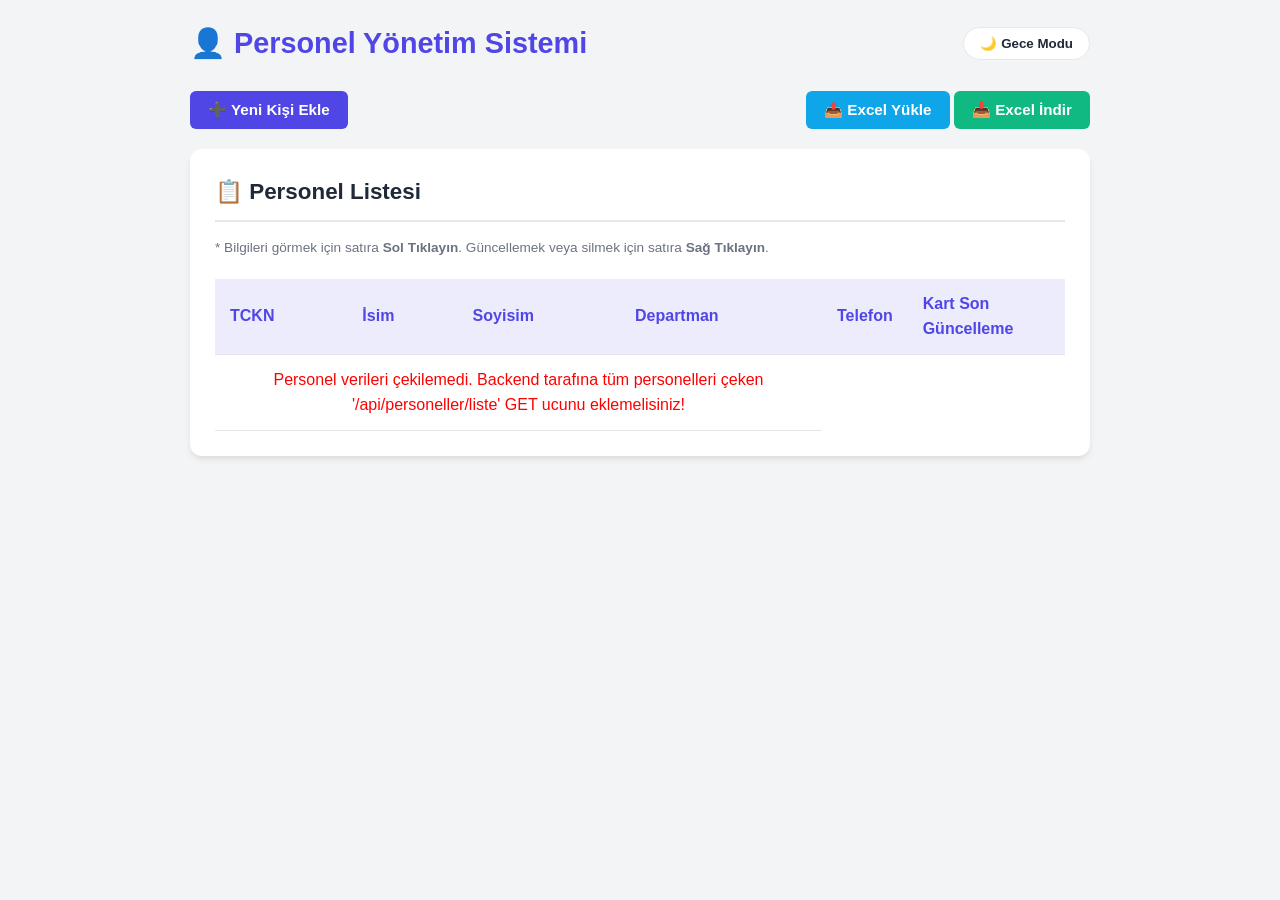
==== src/main/resources/static/index.html @ f72a39c5 "Fatma Nur, GQ2-10, Ana sayfaya departman sütunu eklendi." ====
<!DOCTYPE html>
<html lang="tr">
<head>
    <meta charset="UTF-8">
    <meta name="viewport" content="width=device-width, initial-scale=1.0">
    <title>Personel Yönetim Sistemi</title>
    <link rel="stylesheet" href="style.css">
</head>
<body>

<div class="container">
    <!-- Üst Bar: Başlık ve Gece Modu Butonu -->
    <div class="top-bar">
        <h1>👤 Personel Yönetim Sistemi</h1>
        <button id="themeToggle" class="btn-theme">🌙 Gece Modu</button>
    </div>

    <!-- Durum Bildirimleri için Ortak Alan -->
    <div id="statusMessage" class="message hidden"></div>

    <!-- ========================================== -->
    <!-- 🏠 BÖLÜM 1: ANA SAYFA (PERSONEL TABLOSU)  -->
    <!-- ========================================== -->
    <section id="homePage" class="view-section">
        <!-- Üst Butonlar -->
        <div class="action-bar">
            <div class="left-actions">
                <button id="btnYeniEkle" class="btn btn-primary">➕ Yeni Kişi Ekle</button>
            </div>
            <div class="right-actions">
                <!-- Excel Yükleme Girişi (Gizli input, şık butona bağlı) -->
                <input type="file" id="excelFile" accept=".xlsx" style="display: none;" />
                <button id="btnExcelSec" class="btn btn-info">📤 Excel Yükle</button>
                <button id="btnExcelIndir" class="btn btn-success">📥 Excel İndir</button>
            </div>
        </div>

        <!-- Ana Tablo -->
        <div class="card">
            <h2>📋 Personel Listesi</h2>
            <p class="info-text">* Bilgileri görmek için satıra <strong>Sol Tıklayın</strong>. Güncellemek veya silmek için satıra <strong>Sağ Tıklayın</strong>.</p>
            <div class="table-responsive">
                <table class="main-table">
                    <thead>
                    <tr>
                        <th>TCKN</th>
                        <th>İsim</th>
                        <th>Soyisim</th>
                        <th>Departman</th>
                        <th>Telefon</th>
                        <th>Kart Son Güncelleme</th>

                    </tr>
                    </thead>
                    <tbody id="personelTableBody">
                    <!-- Veriler JS ile buraya dolacak -->
                    <tr>
                        <td colspan="6" style="text-align: center;">Yükleniyor...</td>
                    </tr>
                    </tbody>
                </table>
            </div>
        </div>
    </section>

    <!-- ========================================== -->
    <!-- 🔍 BÖLÜM 2: DETAY SAYFASI                 -->
    <!-- ========================================== -->
    <section id="detailPage" class="view-section hidden">
        <button class="btn btn-secondary btn-back">⬅ Geri Dön</button>

        <div class="card detail-card">
            <h2>👤 Personel Detay Bilgisi</h2>

            <div class="detail-layout">
                <!-- Sol Üst Köşedeki Fotoğraf Alanı -->
                <div class="photo-area">
                    <div class="photo-box">
                        <span class="photo-placeholder">👤<br>Fotoğraf Yok</span>
                    </div>
                </div>

                <!-- Sağdaki Detay Tablosu -->
                <div class="detail-info-table">
                    <table>
                        <tr><th>ID:</th><td id="detay-id">-</td></tr>
                        <tr><th>TCKN:</th><td id="detay-tckn">-</td></tr>
                        <tr><th>Adı:</th><td id="detay-ad">-</td></tr>
                        <tr><th>Soyadı:</th><td id="detay-soyad">-</td></tr>
                        <tr><th>Departman:</th><td id="detay-departman">-</td></tr>
                        <tr><th>Yaş:</th><td id="detay-yas">-</td></tr>
                        <tr><th>Telefon:</th><td id="detay-telefon">-</td></tr>
                        <tr><th>Maaş:</th><td id="detay-maas">-</td></tr>
                        <tr><th>İşe Giriş Tarihi:</th><td id="detay-iseGiris">-</td></tr>
                    </table>
                </div>
            </div>
        </div>
    </section>

    <!-- ========================================== -->
    <!-- ✍️ BÖLÜM 3: GÜNCELLEME SAYFASI             -->
    <!-- ========================================== -->
    <section id="updatePage" class="view-section hidden">
        <button class="btn btn-secondary btn-back">⬅ İptal Et ve Geri Dön</button>

        <div class="card">
            <h2>✏️ Personel Bilgilerini Güncelle</h2>
            <form id="updateForm" class="grid-form">
                <input type="hidden" id="update-id">

                <div class="form-group full-width">
                    <label>TCKN (Güncellenemez):</label>
                    <input type="text" id="update-tckn" readonly class="readonly-input">
                </div>

                <div class="form-group">
                    <label for="update-ad">Adı:</label>
                    <input type="text" id="update-ad" required>
                </div>

                <div class="form-group">
                    <label for="update-soyad">Soyadı:</label>
                    <input type="text" id="update-soyad" required>
                </div>

                <div class="form-group">
                    <label for="update-telefon">Telefon:</label>
                    <input type="text" id="update-telefon">
                </div>

                <div class="form-group">
                    <label for="update-yas">Yaş:</label>
                    <input type="number" id="update-yas" min="18" max="100">
                </div>

                <div class="form-group">
                    <label for="update-maas">Maaş:</label>
                    <input type="number" step="0.01" id="update-maas">
                </div>

                <div class="form-group">
                    <label for="update-iseGiris">İşe Giriş Tarihi:</label>
                    <input type="date" id="update-iseGiris" required>
                </div>

                <div class="form-group full-width">
                    <button type="submit" class="btn btn-block btn-primary">💾 Kaydet ve Güncelle</button>
                </div>
            </form>
        </div>
    </section>

    <!-- ========================================== -->
    <!-- ➕ BÖLÜM 4: YENİ EKLEME SAYFASI            -->
    <!-- ========================================== -->
    <section id="addPage" class="view-section hidden">
        <button class="btn btn-secondary btn-back">⬅ Vazgeç ve Geri Dön</button>

        <div class="card">
            <h2>✨ Yeni Personel Ekle</h2>
            <form id="personelForm" class="grid-form">
                <div class="form-group">
                    <label for="tckn">TCKN (11 Hane):</label>
                    <input type="text" id="tckn" required maxlength="11" minlength="11" placeholder="12345678901">
                </div>

                <div class="form-group">
                    <label for="ad">Adı:</label>
                    <input type="text" id="ad" required placeholder="Ahmet">
                </div>

                <div class="form-group">
                    <label for="soyad">Soyadı:</label>
                    <input type="text" id="soyad" required placeholder="Yılmaz">
                </div>

                <div class="form-group">
                    <label for="telefon">Telefon:</label>
                    <input type="text" id="telefon" placeholder="05001234567">
                </div>

                <div class="form-group">
                    <label for="yas">Yaş:</label>
                    <input type="number" id="yas" min="18" max="100" placeholder="30">
                </div>

                <div class="form-group">
                    <label for="maas">Maaş:</label>
                    <input type="number" step="0.01" id="maas" placeholder="45000">
                </div>

                <div class="form-group full-width">
                    <label for="iseGirisTarihi">İşe Giriş Tarihi:</label>
                    <input type="date" id="iseGirisTarihi" required>
                </div>

                <div class="form-group full-width">
                    <button type="submit" class="btn btn-block btn-primary">Kaydet / Yeni Ekle</button>
                </div>
            </form>
        </div>
    </section>
</div>

<!-- 🌐 ÖZEL SAĞ TIK MENÜSÜ (CONTEXT MENU) -->
<div id="customContextMenu" class="context-menu hidden">
    <ul>
        <li id="menuGuncelle">✏️ Güncelle</li>
        <li id="menuSil" class="menu-danger">❌ Sil</li>
    </ul>
</div>

<script src="app.js"></script>
</body>
</html>
---- src/main/resources/static/style.css ----
/* 1. Global Değişkenler ve Temalar */
:root {
    --primary-color: #4f46e5;
    --success-color: #10b981;
    --info-color: #0ea5e9;
    --danger-color: #ef4444;
    --bg-color: #f3f4f6;
    --card-bg: #ffffff;
    --text-color: #1f2937;
    --border-color: #e5e7eb;
    --input-bg: #ffffff;
    --hover-bg: #f9fafb;
    --context-bg: #ffffff;
}

body.dark-mode {
    --bg-color: #0f172a;
    --card-bg: #1e293b;
    --text-color: #f8fafc;
    --border-color: #334155;
    --input-bg: #0f172a;
    --hover-bg: #334155;
    --context-bg: #1e293b;
}

* {
    margin: 0;
    padding: 0;
    box-sizing: border-box;
    font-family: 'Segoe UI', Tahoma, Geneva, Verdana, sans-serif;
}

body {
    background-color: var(--bg-color);
    color: var(--text-color);
    line-height: 1.6;
    padding: 20px;
    transition: background-color 0.3s, color 0.3s;
}

.container {
    max-width: 900px;
    margin: 0 auto;
}

/* 2. Üst Alan (Top Bar) */
.top-bar {
    display: flex;
    justify-content: space-between;
    align-items: center;
    margin-bottom: 25px;
}

.top-bar h1 {
    font-size: 1.8rem;
    color: var(--primary-color);
}

/* 3. Butonlar */
.action-bar {
    display: flex;
    justify-content: space-between;
    margin-bottom: 20px;
    gap: 10px;
}

.btn {
    padding: 10px 18px;
    border: none;
    border-radius: 6px;
    cursor: pointer;
    font-weight: 600;
    font-size: 0.95rem;
    transition: all 0.2s;
    display: inline-flex;
    align-items: center;
    gap: 5px;
}

.btn-primary { background-color: var(--primary-color); color: white; }
.btn-primary:hover { background-color: #4338ca; }

.btn-success { background-color: var(--success-color); color: white; }
.btn-success:hover { background-color: #059669; }

.btn-info { background-color: var(--info-color); color: white; }
.btn-info:hover { background-color: #0284c7; }

.btn-secondary { background-color: #6b7280; color: white; margin-bottom: 15px; }
.btn-secondary:hover { background-color: #4b5563; }

.btn-theme {
    background: var(--card-bg);
    color: var(--text-color);
    border: 1px solid var(--border-color);
    padding: 8px 16px;
    border-radius: 20px;
    cursor: pointer;
    font-weight: 600;
}

.btn-block { width: 100%; justify-content: center; }

/* 4. Kartlar ve Seksiyonlar */
.card {
    background: var(--card-bg);
    border-radius: 12px;
    padding: 25px;
    margin-bottom: 25px;
    box-shadow: 0 4px 6px -1px rgba(0, 0, 0, 0.1);
    transition: background-color 0.3s;
}

.card h2 {
    font-size: 1.4rem;
    margin-bottom: 15px;
    border-bottom: 2px solid var(--border-color);
    padding-bottom: 10px;
}

.view-section {
    transition: opacity 0.3s ease;
}

.hidden {
    display: none !important;
}

/* 5. Tablo Tasarımları (Ana Sayfa) */
.table-responsive {
    overflow-x: auto;
}

.main-table {
    width: 100%;
    border-collapse: collapse;
    margin-top: 10px;
}

.main-table th, .main-table td {
    padding: 12px 15px;
    text-align: left;
    border-bottom: 1px solid var(--border-color);
}

.main-table th {
    background-color: rgba(79, 70, 229, 0.1);
    color: var(--primary-color);
    font-weight: 700;
}

.main-table tbody tr {
    cursor: pointer;
    transition: background-color 0.15s;
}

.main-table tbody tr:hover {
    background-color: var(--hover-bg);
}

/* 6. Detay Sayfası Tasarımı (Fotoğraf Alanı & Bilgi Tablosu) */
.detail-layout {
    display: flex;
    gap: 30px;
    margin-top: 20px;
}

.photo-area {
    flex: 0 0 160px; /* Sabit fotoğraf boyutu */
}

.photo-box {
    width: 160px;
    height: 200px;
    background-color: rgba(107, 114, 128, 0.1);
    border: 3px dashed var(--border-color);
    border-radius: 8px;
    display: flex;
    align-items: center;
    justify-content: center;
    text-align: center;
}

.photo-placeholder {
    font-size: 0.9rem;
    color: #9ca3af;
    font-weight: 600;
}

.detail-info-table {
    flex: 1;
}

.detail-info-table table {
    width: 100%;
    border-collapse: collapse;
}

.detail-info-table th, .detail-info-table td {
    padding: 10px 15px;
    border-bottom: 1px solid var(--border-color);
    text-align: left;
}

.detail-info-table th {
    width: 35%;
    font-weight: 600;
    color: var(--primary-color);
}

/* 7. Form Düzenleri */
.grid-form {
    display: grid;
    grid-template-columns: 1fr 1fr;
    gap: 15px;
}

.form-group {
    display: flex;
    flex-direction: column;
}

.form-group.full-width {
    grid-column: span 2;
}

label {
    font-weight: 600;
    font-size: 0.9rem;
    margin-bottom: 5px;
}

input {
    padding: 10px;
    border: 1px solid var(--border-color);
    border-radius: 6px;
    font-size: 1rem;
    background-color: var(--input-bg);
    color: var(--text-color);
    outline: none;
    transition: all 0.2s;
}

input:focus {
    border-color: var(--primary-color);
}

.readonly-input {
    background-color: rgba(107, 114, 128, 0.1);
    cursor: not-allowed;
}

/* 8. Bildirim Mesajları */
.message {
    padding: 15px;
    border-radius: 6px;
    margin-bottom: 20px;
    font-weight: 500;
    text-align: center;
}

.message.success { background-color: #d1fae5; color: #065f46; }
.message.error { background-color: #fee2e2; color: #991b1b; }

/* 9. Sağ Tık Menüsü (Context Menu) */
.context-menu {
    position: absolute;
    background-color: var(--context-bg);
    border: 1px solid var(--border-color);
    border-radius: 8px;
    box-shadow: 0 10px 15px -3px rgba(0, 0, 0, 0.1);
    z-index: 1000;
    width: 150px;
}

.context-menu ul {
    list-style: none;
    padding: 5px 0;
}

.context-menu li {
    padding: 10px 15px;
    cursor: pointer;
    font-size: 0.9rem;
    font-weight: 600;
    transition: background-color 0.2s;
}

.context-menu li:hover {
    background-color: var(--hover-bg);
}

.context-menu li.menu-danger {
    color: var(--danger-color);
}

.context-menu li.menu-danger:hover {
    background-color: #fee2e2;
}

.info-text {
    font-size: 0.85rem;
    color: #6b7280;
    margin-bottom: 10px;
}
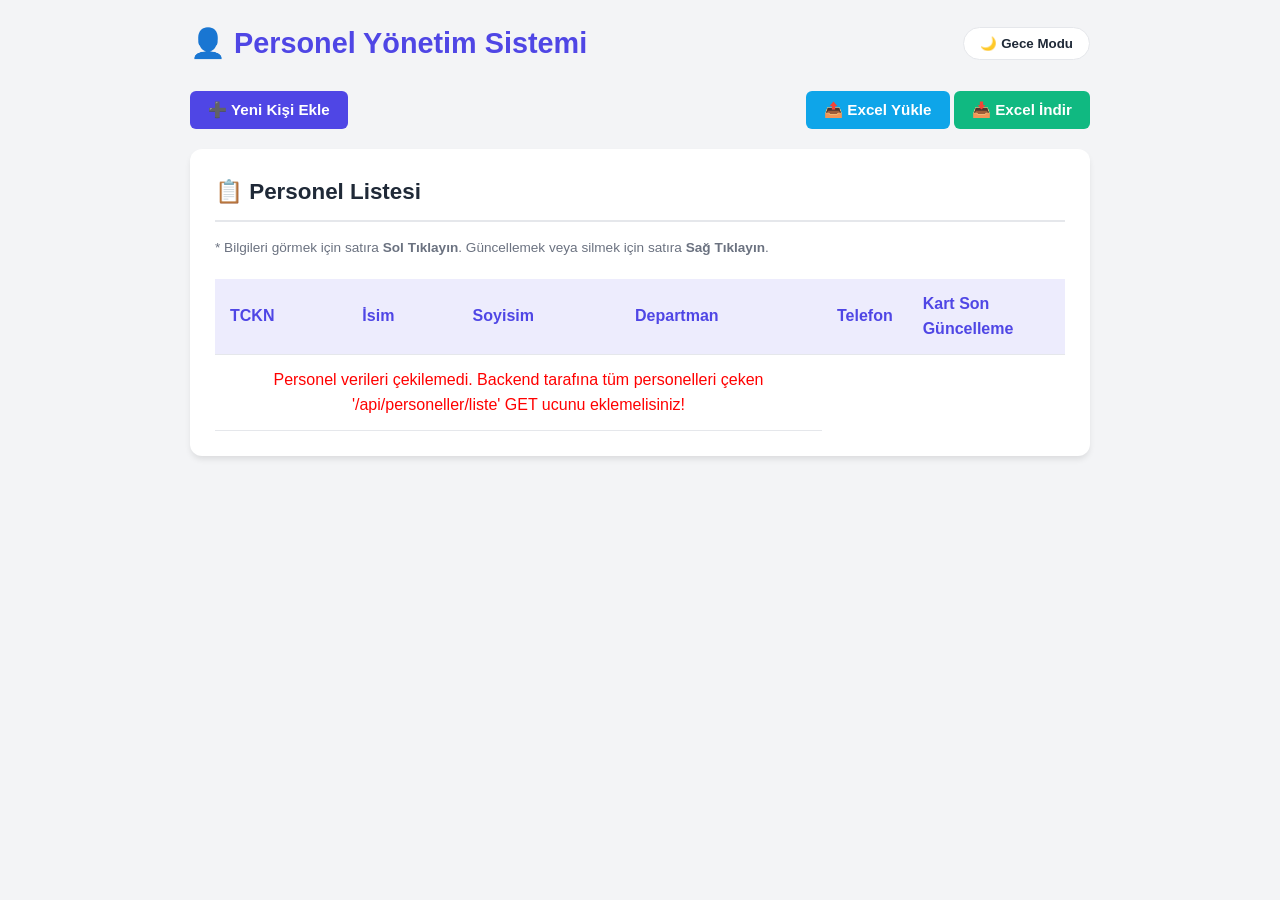
==== commit 39dd8943: "Fatma Nur, GQ2-11, Personel detay, ekleme ve güncelleme formlarına departman seçim alanı eklenecekti" ====
--- a/src/main/resources/static/index.html
+++ b/src/main/resources/static/index.html
@@ -109,7 +109,7 @@
             <form id="updateForm" class="grid-form">
                 <input type="hidden" id="update-id">
 
-                <div class="form-group full-width">
+                <div class="form-group">
                     <label>TCKN (Güncellenemez):</label>
                     <input type="text" id="update-tckn" readonly class="readonly-input">
                 </div>
@@ -129,6 +129,15 @@
                     <input type="text" id="update-telefon">
                 </div>
 
+                <!-- YENİ EKLENEN: GÜNCELLEME İÇİN DEPARTMAN SEÇİMİ -->
+                <div class="form-group full-width">
+                    <label for="update-departman_id">Departman:</label>
+                    <select id="update-departman_id" required style="padding: 10px; border: 1px solid var(--border-color); border-radius: 6px; background-color: var(--input-bg); color: var(--text-color);">
+                        <option value="">-- Departman Yükleniyor --</option>
+                    </select>
+                </div>
+
+
                 <div class="form-group">
                     <label for="update-yas">Yaş:</label>
                     <input type="number" id="update-yas" min="18" max="100">
@@ -139,7 +148,7 @@
                     <input type="number" step="0.01" id="update-maas">
                 </div>
 
-                <div class="form-group">
+                <div class="form-group full-width">
                     <label for="update-iseGiris">İşe Giriş Tarihi:</label>
                     <input type="date" id="update-iseGiris" required>
                 </div>
@@ -179,6 +188,15 @@
                     <label for="telefon">Telefon:</label>
                     <input type="text" id="telefon" placeholder="05001234567">
                 </div>
+
+                <!-- YENİ EKLENEN: EKLEME İÇİN DEPARTMAN SEÇİMİ -->
+                <div class="form-group full-width">
+                    <label for="departman_id">Departman:</label>
+                    <select id="departman_id" required style="padding: 10px; border: 1px solid var(--border-color); border-radius: 6px; background-color: var(--input-bg); color: var(--text-color);">
+                        <option value="">-- Departman Yükleniyor --</option>
+                    </select>
+                </div>
+
 
                 <div class="form-group">
                     <label for="yas">Yaş:</label>
--- a/src/main/resources/static/style.css
+++ b/src/main/resources/static/style.css
@@ -230,7 +230,7 @@
     margin-bottom: 5px;
 }
 
-input {
+input,select{
     padding: 10px;
     border: 1px solid var(--border-color);
     border-radius: 6px;
@@ -239,6 +239,7 @@
     color: var(--text-color);
     outline: none;
     transition: all 0.2s;
+    height: 42px;
 }
 
 input:focus {
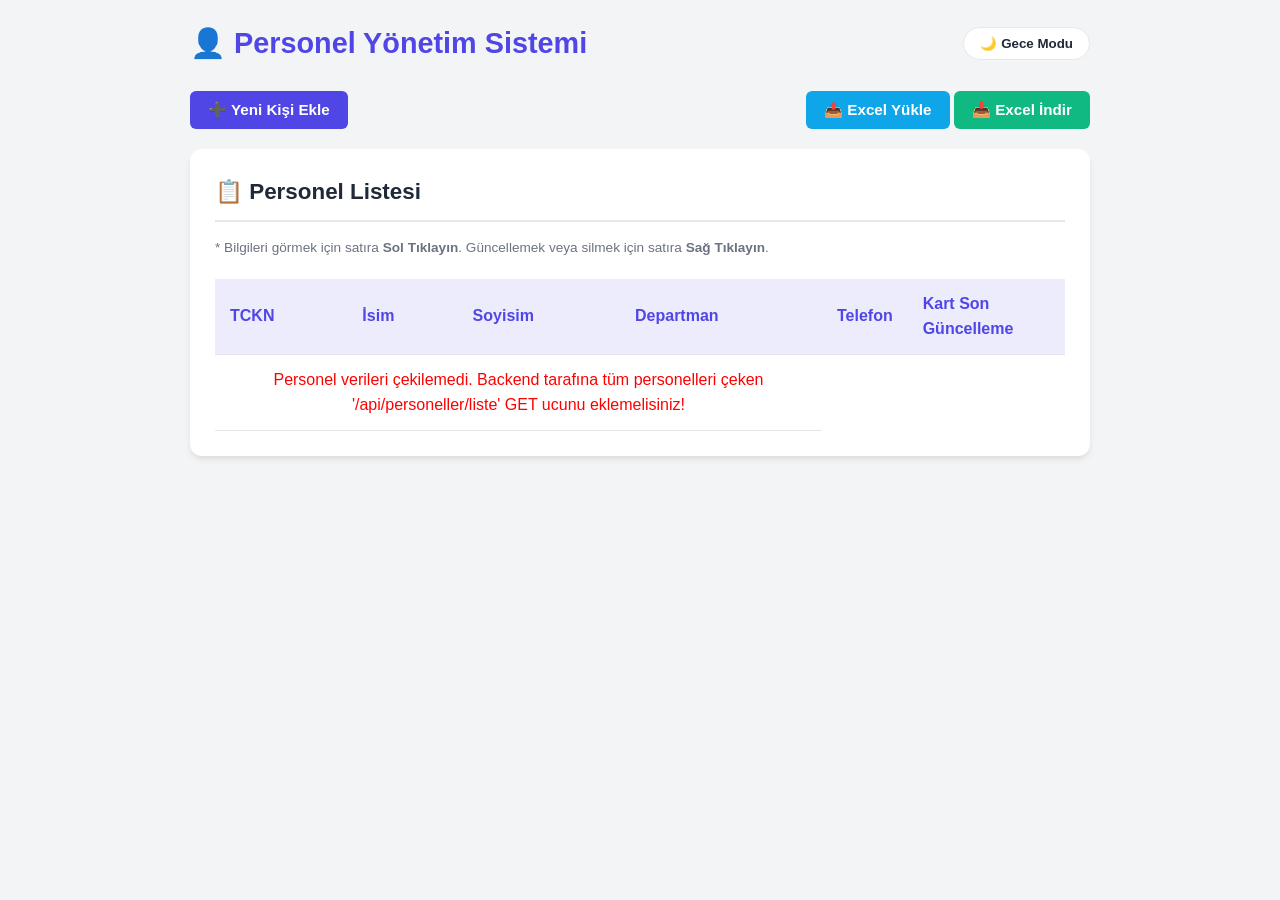
==== commit cf63f6c2: "Fatma Nur, GQ2-12, Ana ekrandaki personel tablo menüsüne izin ekleme özelliği eklendi." ====
--- a/src/main/resources/static/index.html
+++ b/src/main/resources/static/index.html
@@ -221,10 +221,57 @@
     </section>
 </div>
 
+
+<!-- ========================================== -->
+<!-- 🌴 BÖLÜM 5: İZİN EKLEME SAYFASI            -->
+<!-- ========================================== -->
+<section id="leavePage" class="view-section hidden">
+    <button class="btn btn-secondary btn-back">⬅ Vazgeç ve Geri Dön</button>
+
+    <div class="card">
+        <h2>🌴 Personel İzni Ekle (<span id="izin-personel-isim" style="color: var(--primary-color);"></span>)</h2>
+        <form id="leaveForm" class="grid-form">
+
+            <div class="form-group">
+                <label for="izin-baslangic">Başlangıç Tarihi:</label>
+                <input type="date" id="izin-baslangic" required>
+            </div>
+
+            <div class="form-group">
+                <label for="izin-bitis">Bitiş Tarihi:</label>
+                <input type="date" id="izin-bitis" required>
+            </div>
+
+            <div class="form-group full-width">
+                <label for="izin-turu">İzin Türü:</label>
+                <select id="izin-turu" required>
+                    <option value="">-- İzin Türü Seçin --</option>
+                    <option value="Yıllık İzin">Yıllık İzin</option>
+                    <option value="Mazeret İzni">Mazeret İzni</option>
+                    <option value="Hastalık İzni">Hastalık İzni</option>
+                    <option value="Ücretsiz İzin">Ücretsiz İzin</option>
+                </select>
+            </div>
+
+            <div class="form-group full-width">
+                <label for="izin-aciklamasi">Açıklama (İsteğe Bağlı):</label>
+                <input type="text" id="izin-aciklamasi" placeholder="Örn: Yıllık memleket ziyareti...">
+            </div>
+
+            <div class="form-group full-width">
+                <button type="submit" class="btn btn-block btn-primary">💾 İzni Kaydet</button>
+            </div>
+        </form>
+    </div>
+</section>
+
+
+
 <!-- 🌐 ÖZEL SAĞ TIK MENÜSÜ (CONTEXT MENU) -->
 <div id="customContextMenu" class="context-menu hidden">
     <ul>
         <li id="menuGuncelle">✏️ Güncelle</li>
+        <li id="menuIzin">🌴 İzin Ekle</li>
         <li id="menuSil" class="menu-danger">❌ Sil</li>
     </ul>
 </div>
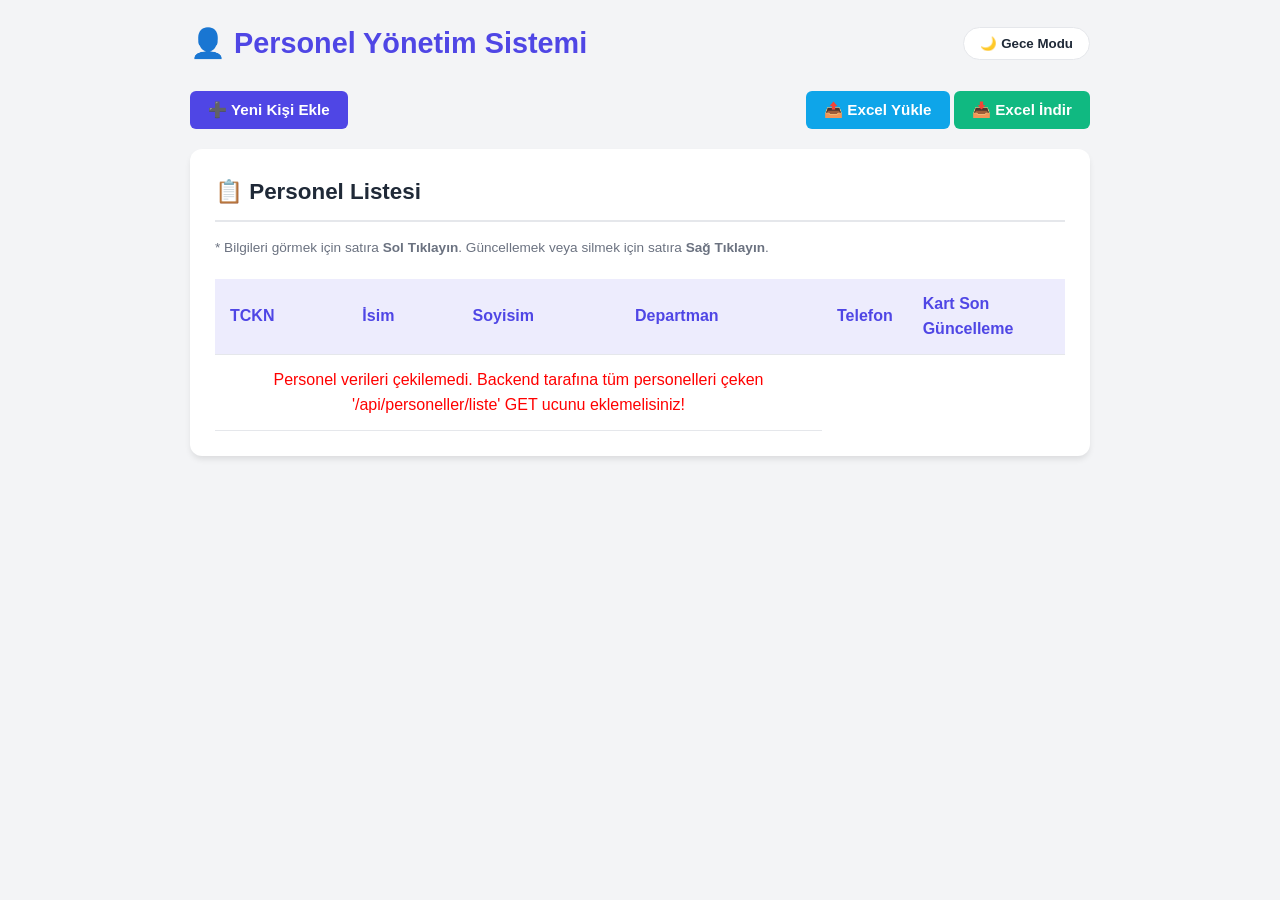
==== commit 6a9a9731: "Fatma Nur, GQ2-12, İzin türü tablosu oluşturuldu ve veriler buradan alınacak şekilde düzenlendi." ====
--- a/src/main/resources/static/index.html
+++ b/src/main/resources/static/index.html
@@ -244,12 +244,8 @@
 
             <div class="form-group full-width">
                 <label for="izin-turu">İzin Türü:</label>
-                <select id="izin-turu" required>
-                    <option value="">-- İzin Türü Seçin --</option>
-                    <option value="Yıllık İzin">Yıllık İzin</option>
-                    <option value="Mazeret İzni">Mazeret İzni</option>
-                    <option value="Hastalık İzni">Hastalık İzni</option>
-                    <option value="Ücretsiz İzin">Ücretsiz İzin</option>
+                <select id="izin-turu" required style="padding: 10px; border: 1px solid var(--border-color); border-radius: 6px; background-color: var(--input-bg); color: var(--text-color); height: 42px;">
+                    <option value="">-- Yükleniyor... --</option>
                 </select>
             </div>
 
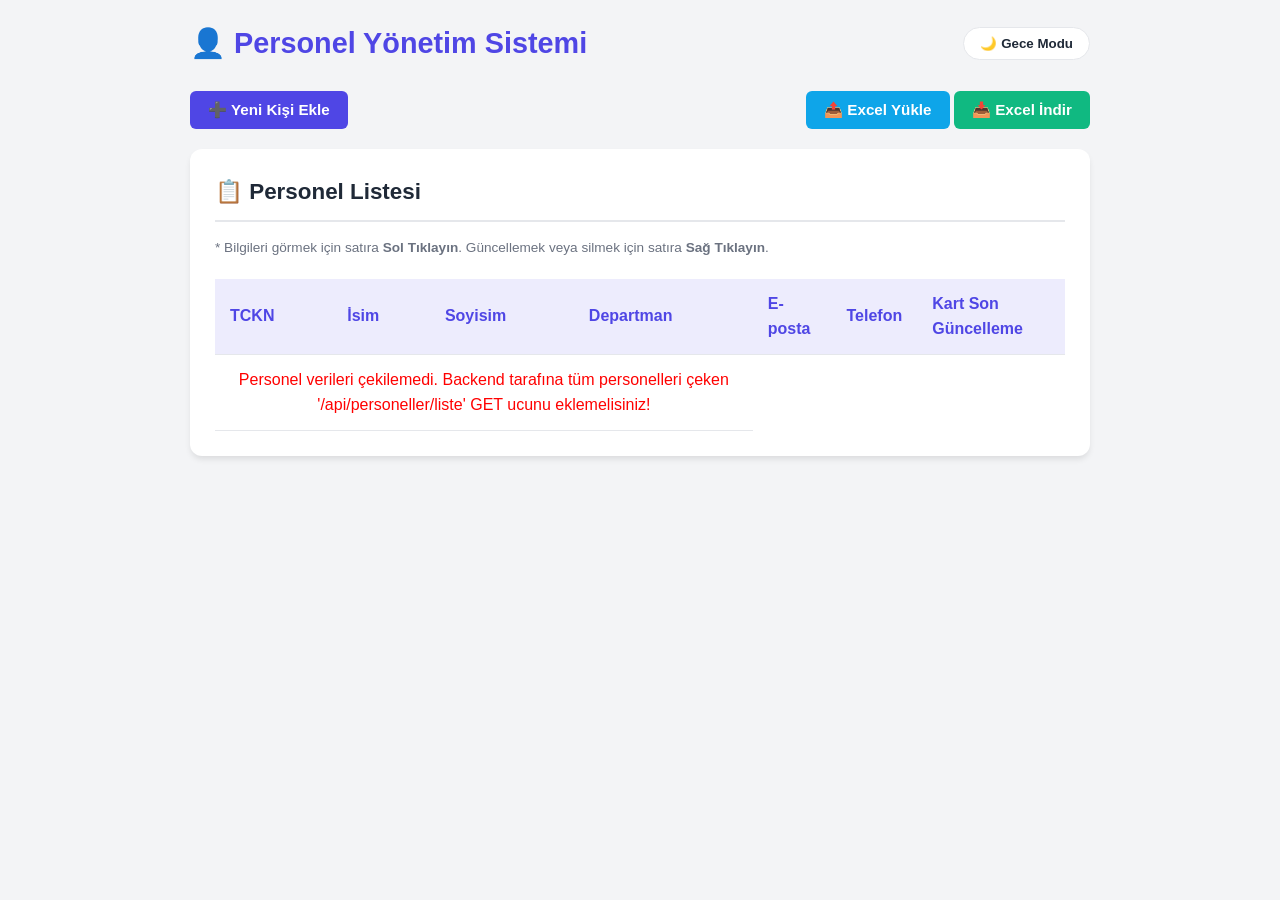
==== commit fe91a856: "Fatma Nur, PE3-17, Mail işlemleri için önyüz güncellendi." ====
--- a/src/main/resources/static/index.html
+++ b/src/main/resources/static/index.html
@@ -47,6 +47,7 @@
                         <th>İsim</th>
                         <th>Soyisim</th>
                         <th>Departman</th>
+                        <th>E-posta</th>
                         <th>Telefon</th>
                         <th>Kart Son Güncelleme</th>
 
@@ -88,6 +89,7 @@
                         <tr><th>Adı:</th><td id="detay-ad">-</td></tr>
                         <tr><th>Soyadı:</th><td id="detay-soyad">-</td></tr>
                         <tr><th>Departman:</th><td id="detay-departman">-</td></tr>
+                        <tr><th>E-posta:</th><td id="detay-email">-</td></tr>
                         <tr><th>Yaş:</th><td id="detay-yas">-</td></tr>
                         <tr><th>Telefon:</th><td id="detay-telefon">-</td></tr>
                         <tr><th>Maaş:</th><td id="detay-maas">-</td></tr>
@@ -125,6 +127,11 @@
                 </div>
 
                 <div class="form-group">
+                    <label for="update-email">E-posta:</label>
+                    <input type="email" id="update-email" required>
+                </div>
+
+                <div class="form-group">
                     <label for="update-telefon">Telefon:</label>
                     <input type="text" id="update-telefon">
                 </div>
@@ -185,6 +192,11 @@
                 </div>
 
                 <div class="form-group">
+                    <label for="email">E-posta:</label>
+                    <input type="email" id="email" required placeholder="ornek@sirket.com">
+                </div>
+
+                <div class="form-group">
                     <label for="telefon">Telefon:</label>
                     <input type="text" id="telefon" placeholder="05001234567">
                 </div>
@@ -256,6 +268,80 @@
 
             <div class="form-group full-width">
                 <button type="submit" class="btn btn-block btn-primary">💾 İzni Kaydet</button>
+            </div>
+        </form>
+    </div>
+</section>
+
+
+
+<!-- ========================================== -->
+<!-- 👀 BÖLÜM 6: İZİN LİSTESİ SAYFASI           -->
+<!-- ========================================== -->
+<section id="leaveListPage" class="view-section hidden">
+    <button class="btn btn-secondary btn-back" style="margin-bottom: 15px;">⬅ Geri Dön</button>
+
+    <div class="card" style="padding: 0; overflow: hidden;">
+        <div style="padding: 20px; border-bottom: 1px solid var(--border-color); background-color: var(--card-bg);">
+            <h2 style="margin: 0;">👀 Personel İzinleri (<span id="izin-liste-personel-isim" style="color: var(--primary-color);"></span>)</h2>
+        </div>
+
+        <!-- Ana sayfadaki tablo görünümünü veren taşıyıcı div -->
+        <div class="table-container" style="overflow-x: auto; padding: 20px;">
+            <table class="data-table" style="width: 100%; border-collapse: collapse; text-align: left;">
+                <thead>
+                <tr style="background-color: var(--context-bg); border-bottom: 2px solid var(--border-color);">
+                    <th style="padding: 12px 15px;">Başlangıç Tarihi</th>
+                    <th style="padding: 12px 15px;">Bitiş Tarihi</th>
+                    <th style="padding: 12px 15px;">İzin Türü</th>
+                    <th style="padding: 12px 15px;">Açıklama</th>
+                    <th style="padding: 12px 15px; text-align: center;">İşlemler</th>
+                </tr>
+                </thead>
+                <tbody id="izinListesiBody">
+                <!-- JS ile dinamik dolacak -->
+                </tbody>
+            </table>
+        </div>
+    </div>
+</section>
+
+
+<!-- ========================================== -->
+<!-- ✏️ BÖLÜM 7: İZİN GÜNCELLEME SAYFASI       -->
+<!-- ========================================== -->
+<section id="leaveUpdatePage" class="view-section hidden">
+    <button class="btn btn-secondary" id="btn-back-to-leave-list">⬅ İzin Listesine Dön</button>
+    <div class="card">
+        <h2>✏️ İzni Güncelle</h2>
+        <form id="leaveUpdateForm" class="grid-form">
+            <!-- Güncellenecek iznin ID'sini gizli tutuyoruz -->
+            <input type="hidden" id="guncelle-izin-id">
+
+            <div class="form-group">
+                <label for="guncelle-izin-baslangic">Başlangıç Tarihi:</label>
+                <input type="date" id="guncelle-izin-baslangic" required>
+            </div>
+
+            <div class="form-group">
+                <label for="guncelle-izin-bitis">Bitiş Tarihi:</label>
+                <input type="date" id="guncelle-izin-bitis" required>
+            </div>
+
+            <div class="form-group full-width">
+                <label for="guncelle-izin-turu">İzin Türü:</label>
+                <select id="guncelle-izin-turu" required style="padding: 10px; border: 1px solid var(--border-color); border-radius: 6px; background-color: var(--input-bg); color: var(--text-color); height: 42px;">
+                    <!-- Seçenekler JS ile kopyalanacak -->
+                </select>
+            </div>
+
+            <div class="form-group full-width">
+                <label for="guncelle-izin-aciklamasi">Açıklama:</label>
+                <input type="text" id="guncelle-izin-aciklamasi">
+            </div>
+
+            <div class="form-group full-width">
+                <button type="submit" class="btn btn-block btn-primary">💾 Değişiklikleri Kaydet</button>
             </div>
         </form>
     </div>
@@ -268,6 +354,7 @@
     <ul>
         <li id="menuGuncelle">✏️ Güncelle</li>
         <li id="menuIzin">🌴 İzin Ekle</li>
+        <li id="menuIzinListe">👀 İzinleri Göster</li>
         <li id="menuSil" class="menu-danger">❌ Sil</li>
     </ul>
 </div>
--- a/src/main/resources/static/style.css
+++ b/src/main/resources/static/style.css
@@ -11,6 +11,7 @@
     --input-bg: #ffffff;
     --hover-bg: #f9fafb;
     --context-bg: #ffffff;
+
 }
 
 body.dark-mode {
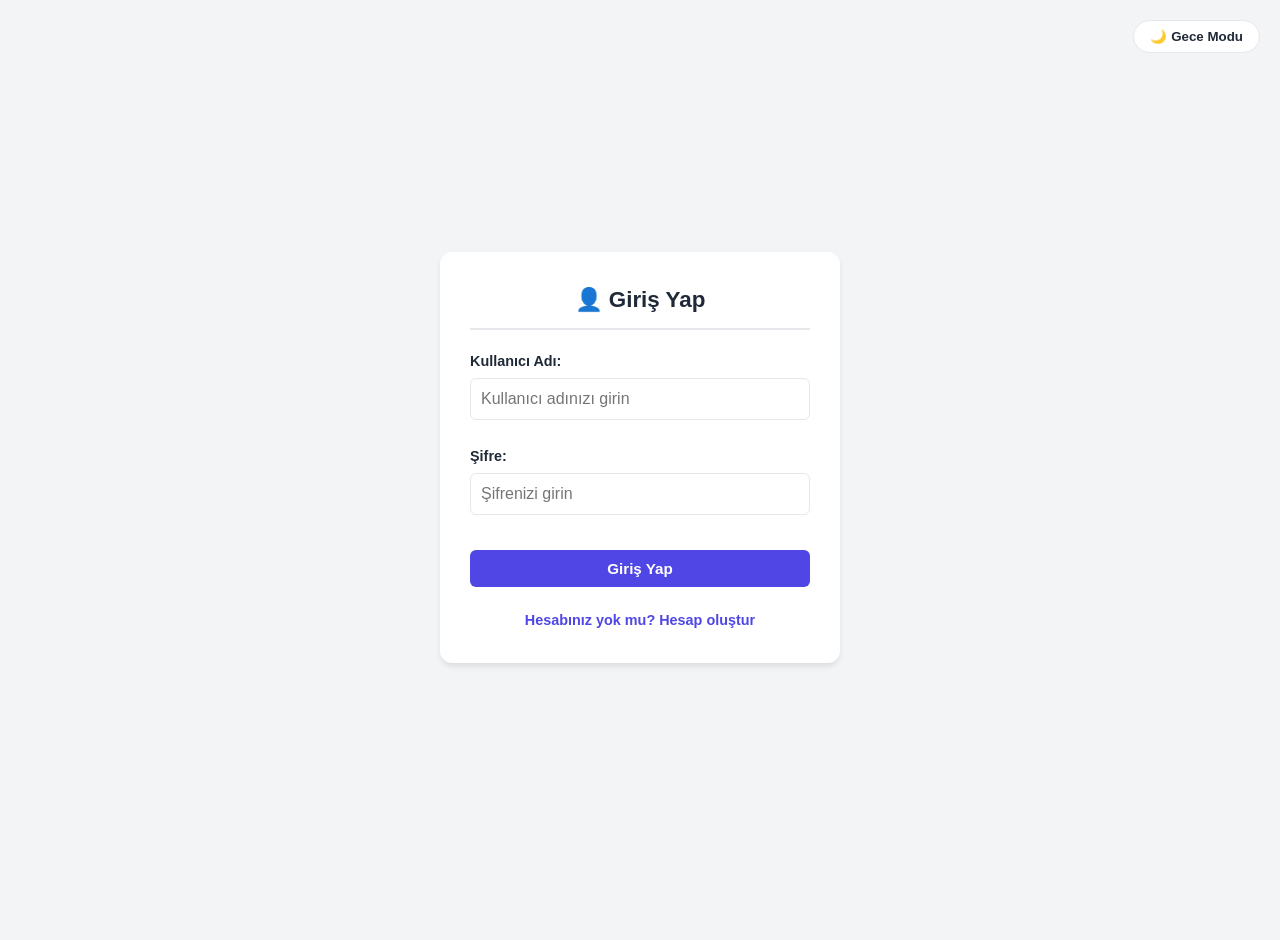
==== commit 10ba4f5f: "Fatma Nur Yurdakul, PE3-24,   Anasayfa, Giriş ve Kayıt Arayüzlerinin Geliştirildi." ====
--- a/src/main/resources/static/index.html
+++ b/src/main/resources/static/index.html
@@ -359,7 +359,22 @@
     </ul>
 </div>
 
+
 <script src="app.js"></script>
+
+<script>
+    window.onload = function() {
+        const token = localStorage.getItem('jwtToken');
+        if (!token) {
+            window.location.href = 'login.html'; // Giriş yapmamışsa login'e atar
+        }
+    };
+    function logout() {
+        localStorage.removeItem('jwtToken'); // Token'ı siler
+        window.location.href = 'login.html'; // Giriş ekranına gönderir
+    }
+</script>
+
 </body>
 </html>
 
--- a/src/main/resources/static/style.css
+++ b/src/main/resources/static/style.css
@@ -40,7 +40,7 @@
 }
 
 .container {
-    max-width: 900px;
+    max-width: 1100px;
     margin: 0 auto;
 }
 
